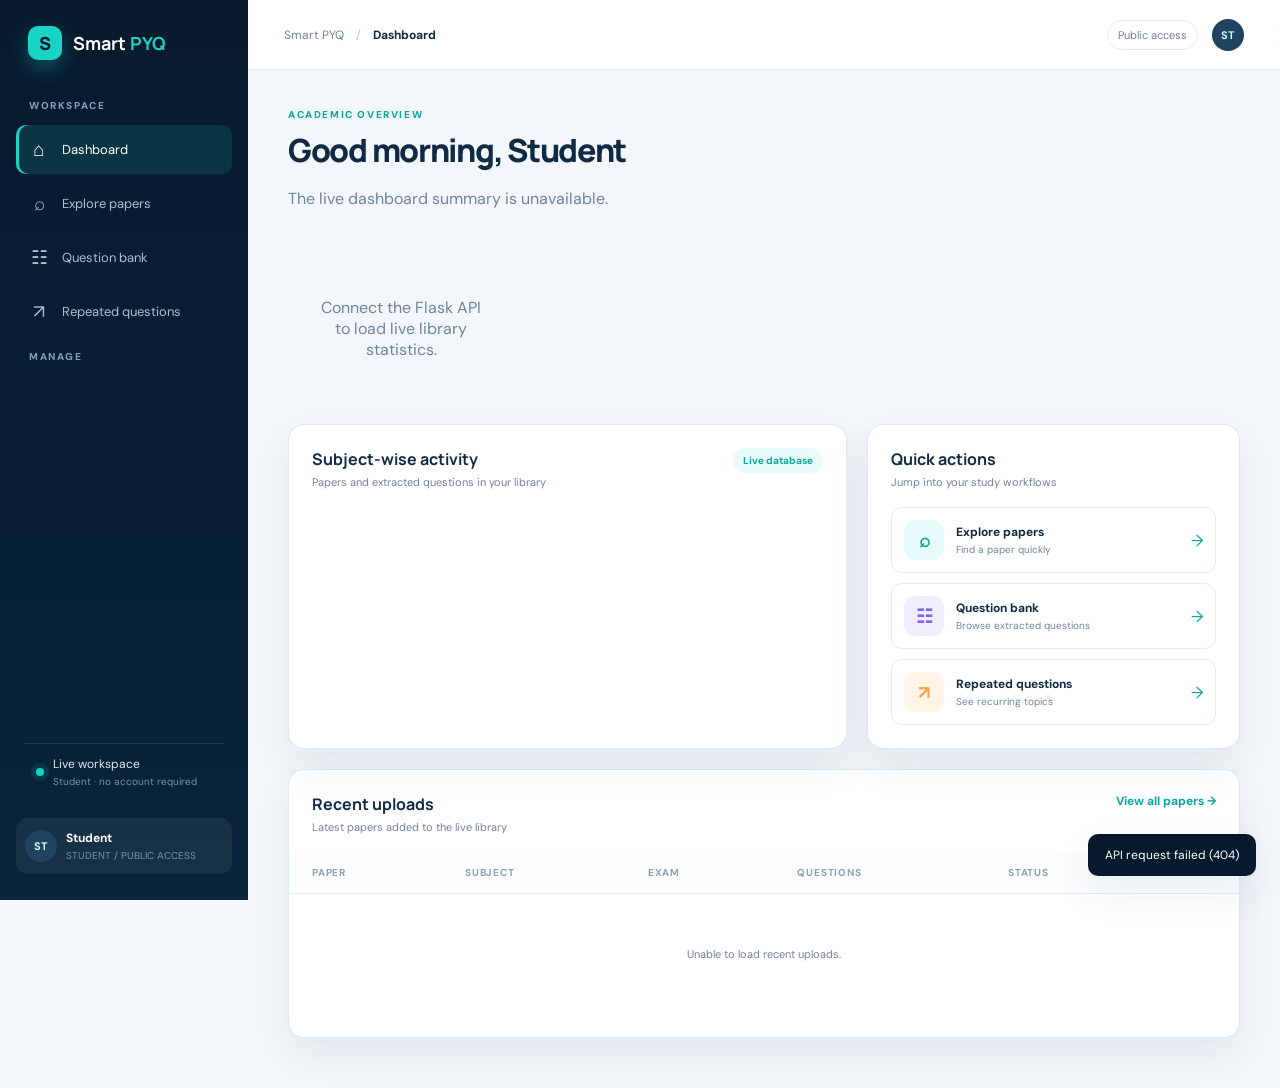
==== frontend/index.html @ f870acc1 "Prepare Smart PYQ System for cloud deployment" ====
<!doctype html>
<html lang="en">
<head><meta charset="utf-8"><meta name="viewport" content="width=device-width, initial-scale=1"><title>Smart PYQ System | Dashboard</title><link rel="stylesheet" href="css/styles.css"></head>
<body data-page="dashboard"><div id="app-shell"></div><main class="main-content">
  <div class="page-heading"><div><p class="eyebrow">ACADEMIC OVERVIEW</p><h1>Good morning, <span id="greeting-name"></span></h1><p class="muted" id="dashboard-status">Loading your live question-paper library...</p></div><a class="button primary" id="dashboard-upload" href="upload.html">＋ Upload paper</a></div>
  <section class="stats-grid" id="dashboard-stats"></section>
  <div class="content-grid two-thirds"><section class="card chart-card"><div class="section-heading"><div><h2>Subject-wise activity</h2><p class="muted">Papers and extracted questions in your library</p></div><span class="badge soft">Live database</span></div><div class="bar-chart" id="subject-chart"></div></section><section class="card quick-card"><div class="section-heading"><div><h2>Quick actions</h2><p class="muted">Jump into your study workflows</p></div></div><div class="quick-actions"><a href="explore.html" class="quick-action"><span class="icon-box">⌕</span><span><strong>Explore papers</strong><small>Find a paper quickly</small></span><span class="arrow">→</span></a><a href="questions.html" class="quick-action"><span class="icon-box violet">☷</span><span><strong>Question bank</strong><small>Browse extracted questions</small></span><span class="arrow">→</span></a><a href="repeated.html" class="quick-action"><span class="icon-box orange">↗</span><span><strong>Repeated questions</strong><small>See recurring topics</small></span><span class="arrow">→</span></a></div></section></div>
  <section class="card table-card"><div class="section-heading"><div><h2>Recent uploads</h2><p class="muted">Latest papers added to the live library</p></div><a class="text-link" href="explore.html">View all papers →</a></div><div class="table-wrap"><table><thead><tr><th>Paper</th><th>Subject</th><th>Exam</th><th>Questions</th><th>Status</th><th></th></tr></thead><tbody id="recent-papers"></tbody></table></div></section>
</main><div class="toast" id="toast"></div><script src="js/api.js"></script><script src="js/app.js"></script></body></html>
---- frontend/css/styles.css ----
@import url('https://fonts.googleapis.com/css2?family=DM+Sans:wght@400;500;600;700&family=Manrope:wght@600;700;800&display=swap');
:root{--navy:#071a2d;--navy-2:#0d2b45;--cyan:#17d4c4;--cyan-dark:#0aa89c;--canvas:#f3f7fb;--card:#fff;--ink:#102a43;--muted:#718399;--line:#e3edf3;--violet:#8067e8;--orange:#f3a64b;--green:#38ba8a;--shadow:0 16px 40px rgba(20,53,77,.08)}
*{box-sizing:border-box}html{font-family:'DM Sans',sans-serif;color:var(--ink);background:var(--canvas)}body{margin:0;background:var(--canvas);min-height:100vh}a{color:inherit;text-decoration:none}button,input,select{font:inherit}button{cursor:pointer}.hidden{display:none!important}.muted{color:var(--muted)}
.app-shell{display:contents}.sidebar{position:fixed;inset:0 auto 0 0;width:248px;background:linear-gradient(180deg,var(--navy),#09243b);color:#c8d7e3;padding:26px 16px;display:flex;flex-direction:column;z-index:5}.brand{display:flex;align-items:center;gap:11px;color:#fff;font-family:Manrope,sans-serif;font-weight:700;font-size:18px;padding:0 12px 30px}.brand b{color:var(--cyan)}.brand-mark{display:grid;place-items:center;width:34px;height:34px;border-radius:10px;background:var(--cyan);color:var(--navy);font-weight:800;box-shadow:0 8px 20px rgba(23,212,196,.3)}.nav-label,.eyebrow{font-size:10px;letter-spacing:.16em;font-weight:800;color:#83a0b5}.nav-label{padding:0 13px;margin:9px 0 8px}.sidebar nav{display:grid;gap:5px}.sidebar nav a{display:flex;align-items:center;gap:13px;padding:12px 13px;border-radius:10px;font-size:13px;color:#a9c0d0;transition:.2s}.sidebar nav a span{width:20px;font-size:19px;text-align:center}.sidebar nav a:hover,.sidebar nav a.active{color:#fff;background:rgba(23,212,196,.13)}.sidebar nav a.active{box-shadow:inset 3px 0 var(--cyan)}.sidebar-footer{margin-top:auto}.preview-indicator{display:flex;gap:9px;align-items:center;margin:18px 8px;padding:12px;border-top:1px solid rgba(255,255,255,.1);font-size:12px;color:#dceaf1}.preview-indicator i{width:8px;height:8px;border-radius:99px;background:var(--cyan);box-shadow:0 0 0 5px rgba(23,212,196,.12)}.preview-indicator small,.user-profile small{display:block;color:#7994a8;font-size:10px;margin-top:3px}.user-profile{display:flex;align-items:center;gap:9px;padding:12px 9px;border-radius:12px;background:rgba(255,255,255,.06);min-width:0}.user-profile>span:nth-child(2){min-width:0;flex:1}.user-profile strong{font-size:12px;color:#fff;display:block;white-space:nowrap;overflow:hidden;text-overflow:ellipsis}.avatar,.top-avatar{display:grid;place-items:center;width:32px;height:32px;border-radius:50%;background:#20445f;color:#c8fff9;font-size:11px;font-weight:700}.logout-link{background:none;border:0;color:var(--cyan);font-size:11px;padding:3px}.topbar{position:fixed;top:0;right:0;left:248px;height:70px;background:rgba(255,255,255,.9);backdrop-filter:blur(16px);border-bottom:1px solid var(--line);display:flex;align-items:center;padding:0 36px;z-index:4}.breadcrumbs{font-size:12px;color:var(--muted)}.breadcrumbs span{padding:0 9px;color:#b3c2cf}.breadcrumbs strong{color:var(--ink)}.top-actions{margin-left:auto;display:flex;align-items:center;gap:14px}.top-status{font-size:11px;color:var(--muted);padding:7px 10px;border:1px solid var(--line);border-radius:99px}.menu-button,.mobile-close{display:none}.main-content{margin-left:248px;padding:108px 40px 50px;max-width:1600px}.page-heading{display:flex;align-items:flex-end;justify-content:space-between;gap:20px;margin-bottom:28px}.page-heading h1{font:800 32px Manrope,sans-serif;margin:7px 0 8px;letter-spacing:-.04em}.eyebrow{margin:0;color:var(--cyan-dark)}.button{border:1px solid transparent;border-radius:9px;padding:11px 16px;font-weight:700;font-size:12px;display:inline-flex;align-items:center;justify-content:center;gap:8px;transition:.2s}.button.primary{background:var(--cyan);color:var(--navy);box-shadow:0 8px 18px rgba(23,212,196,.2)}.button.primary:hover{background:#27e5d4;transform:translateY(-1px)}.button.ghost{background:#fff;border-color:var(--line);color:var(--ink)}.button:disabled{opacity:.55;cursor:wait}.badge,.count-pill,.type-pill,.frequency-badge,.match-badge{display:inline-flex;align-items:center;border-radius:99px;padding:6px 10px;font-size:10px;font-weight:700}.badge.soft{background:#e8fbf8;color:var(--cyan-dark)}.count-pill{background:#eaf3f8;color:#42637c;margin-left:5px}.card{background:var(--card);border:1px solid rgba(208,225,234,.7);border-radius:16px;box-shadow:var(--shadow);padding:23px}.stats-grid{display:grid;grid-template-columns:repeat(4,1fr);gap:16px;margin-bottom:20px}.stat-card{background:#fff;border:1px solid var(--line);border-radius:14px;padding:18px;display:flex;align-items:center;gap:14px;box-shadow:var(--shadow)}.stat-card p{font-size:11px;color:var(--muted);margin:0 0 5px}.stat-card strong{font:800 25px Manrope,sans-serif;display:block}.stat-card small{font-size:10px;color:var(--muted)}.icon-box{display:grid;place-items:center;width:40px;height:40px;border-radius:11px;background:#e7fbf8;color:var(--cyan-dark);font-size:19px;font-weight:700;flex:none}.icon-box.violet{background:#f0edff;color:var(--violet)}.icon-box.orange{background:#fff4e5;color:var(--orange)}.icon-box.green{background:#eafaf3;color:var(--green)}.content-grid{display:grid;gap:20px;margin-bottom:20px}.content-grid.two-thirds{grid-template-columns:1.5fr 1fr}.section-heading{display:flex;align-items:flex-start;justify-content:space-between;gap:12px;margin-bottom:18px}.section-heading h2{font:700 16px Manrope,sans-serif;margin:0 0 5px}.section-heading p{font-size:11px;margin:0}.text-link,.table-action,.back-link{font-size:12px;font-weight:700;color:var(--cyan-dark)}.bar-chart{display:grid;gap:16px}.bar-row{display:grid;grid-template-columns:130px 1fr 35px 55px;gap:10px;align-items:center;font-size:11px}.bar-row strong{text-align:right}.bar-row small{color:var(--muted);font-size:10px}.bar-track,.freq-track{height:9px;background:#edf4f6;border-radius:99px;overflow:hidden}.bar-track i,.freq-track i{display:block;height:100%;border-radius:inherit;background:linear-gradient(90deg,var(--cyan),#67e6d7)}.quick-actions{display:grid;gap:10px}.quick-action{display:flex;align-items:center;gap:12px;padding:12px;border:1px solid var(--line);border-radius:11px}.quick-action:hover{border-color:var(--cyan);background:#f5fffe}.quick-action>span:nth-child(2){flex:1}.quick-action strong,.quick-action small{display:block}.quick-action strong{font-size:12px}.quick-action small{font-size:10px;color:var(--muted);margin-top:3px}.quick-action .arrow{color:var(--cyan-dark)}.table-card{overflow:hidden}.table-wrap{overflow:auto;margin:0 -23px}.table-wrap table{border-collapse:collapse;width:100%;min-width:720px}th,td{text-align:left;padding:14px 23px;border-bottom:1px solid var(--line);font-size:11px;vertical-align:middle}th{font-size:10px;text-transform:uppercase;letter-spacing:.08em;color:#8ba0b0;background:#fbfdfe}tr:last-child td{border-bottom:0}.paper-cell{display:flex;align-items:center;gap:10px}.paper-cell strong,.paper-cell small{display:block}.paper-cell strong{font-size:11px}.paper-cell small,.table-sub{font-size:10px;color:var(--muted);margin-top:3px}.paper-icon{display:grid;place-items:center;width:32px;height:36px;border-radius:7px;background:#fff0ef;color:#e77065;font-size:9px;font-weight:800}.status-dot{font-size:10px;color:var(--green);white-space:nowrap}.status-dot i{display:inline-block;width:6px;height:6px;border-radius:50%;background:var(--green);margin-right:4px}.filter-card{margin-bottom:20px}.search-field{display:flex;align-items:center;gap:10px;border:1px solid var(--line);border-radius:9px;padding:0 12px;margin-bottom:14px;background:#fbfdfe}.search-field span{color:var(--cyan-dark);font-size:19px}.search-field input{border:0;outline:0;background:transparent;padding:12px 0;width:100%;font-size:12px}.filter-row{display:flex;gap:9px;flex-wrap:wrap}.filter-row select{border:1px solid var(--line);border-radius:8px;padding:10px 12px;background:#fff;color:var(--ink);font-size:11px;min-width:145px;outline:none}.state{text-align:center;padding:28px;color:var(--muted)}.state h3{color:var(--ink);margin:8px 0}.empty-state{border-top:1px solid var(--line)}.notice{padding:12px 14px;border-radius:9px;background:#f4fbfb;color:#527080;font-size:11px;margin-bottom:16px}.analysis-note{border-left:3px solid var(--cyan)}.frequency-row{display:grid;grid-template-columns:30px minmax(140px,1fr) 1fr 35px;gap:10px;align-items:center;margin-bottom:13px;font-size:11px}.rank,.rank-circle{color:var(--cyan-dark);font-weight:800}.frequency-row strong{text-align:right}.highlight-card{display:flex;flex-direction:column;align-items:flex-start;justify-content:center;min-height:180px}.highlight-card .big-number{font:800 38px Manrope,sans-serif;color:var(--cyan-dark);margin-top:12px}.question-text{font-size:11px;line-height:1.5}.number-badge,.rank-circle{display:inline-grid;place-items:center;min-width:26px;height:26px;border-radius:8px;background:#eef8f8;color:var(--cyan-dark);font-size:10px}.rank-circle{border-radius:50%;background:#eafaf7}.match-pair{display:grid;gap:7px;max-width:390px}.match-arrow{color:var(--cyan-dark);font-size:12px}.match-badge{margin-top:8px;background:#edf8f6;color:var(--cyan-dark)}.match-badge.similar{background:#f0edff;color:var(--violet)}.frequency-badge{background:#fff4e5;color:#bd7526}.detail-meta{display:grid;grid-template-columns:repeat(6,1fr);gap:10px;margin-bottom:20px}.detail-meta>div{background:#fff;border:1px solid var(--line);border-radius:11px;padding:14px}.detail-meta span,.detail-meta strong{display:block}.detail-meta span{font-size:10px;color:var(--muted);margin-bottom:6px}.detail-meta strong{font-size:12px}.detail-layout{grid-template-columns:1.25fr 1fr}.pdf-preview{background:#edf3f6;border-radius:10px;padding:5px;min-height:480px}.pdf-preview iframe{height:480px;width:100%;border:0;border-radius:8px;background:#fff}.question-stack{display:grid;gap:10px}.question-item{display:flex;gap:10px;padding:13px;border:1px solid var(--line);border-radius:10px}.question-item p{margin:2px 0;font-size:12px;line-height:1.55}.back-link{display:inline-block;margin-bottom:17px}.form-layout{display:grid;grid-template-columns:1.35fr .8fr;gap:20px}.form-grid{display:grid;grid-template-columns:1fr 1fr;gap:14px}.form-field,.admin-login-form label{display:grid;gap:6px;font-size:11px;font-weight:700}.form-field input,.form-field select,.admin-login-form input{border:1px solid var(--line);border-radius:8px;padding:11px;background:#fbfdfe;outline:none;font-size:12px}.form-field input:focus,.form-field select:focus,.admin-login-form input:focus{border-color:var(--cyan);box-shadow:0 0 0 3px rgba(23,212,196,.12)}.dropzone{border:1.5px dashed #a9c5ce;border-radius:12px;padding:30px;text-align:center;background:#f8fcfd}.dropzone.dragging{border-color:var(--cyan);background:#effffc}.dropzone h3{font:700 15px Manrope;margin:10px 0 4px}.dropzone p{font-size:11px}.file-preview{display:flex;align-items:center;gap:10px;padding:12px;border:1px solid var(--line);border-radius:10px;margin-top:13px}.file-preview>span:nth-child(2){flex:1;text-align:left}.file-preview strong,.file-preview small{display:block}.file-preview small{font-size:10px;color:var(--muted);margin-top:3px}.remove-file{border:0;background:transparent;color:#e27067;font-size:18px}.form-actions{display:flex;gap:10px;margin-top:20px}.auth-page{background:var(--navy);min-height:100vh}.auth-layout{min-height:100vh;display:grid;grid-template-columns:1fr 1fr}.auth-hero{padding:8vh 9vw;color:#d5e6ef;display:flex;flex-direction:column;justify-content:space-between;background:radial-gradient(circle at 70% 30%,#12415b 0,transparent 40%)}.auth-hero .brand{padding:0}.auth-hero h1{font:800 clamp(36px,5vw,64px) Manrope,sans-serif;line-height:1.05;letter-spacing:-.06em;max-width:500px;color:#fff;margin:18px 0}.auth-hero p:not(.eyebrow){max-width:450px;line-height:1.7;color:#9db8c8}.auth-hero-note{font-size:11px;color:var(--cyan)}.auth-panel{background:var(--canvas);display:grid;place-items:center;padding:30px}.auth-card{width:min(100%,470px);background:#fff;border:1px solid var(--line);border-radius:20px;padding:34px;box-shadow:var(--shadow)}.auth-card h2{font:800 25px Manrope;margin:8px 0}.role-grid{margin:24px 0}.role-card{width:100%;display:flex;align-items:center;gap:12px;text-align:left;background:#f7fffe;border:1px solid #ccefeb;border-radius:11px;padding:14px;color:var(--ink)}.role-card:hover{border-color:var(--cyan);transform:translateY(-1px)}.role-card>span:nth-child(2){flex:1}.role-card strong,.role-card small{display:block}.role-card strong{font-size:11px}.role-card small{font-size:10px;color:var(--muted);margin-top:4px}.role-icon{display:grid;place-items:center;width:32px;height:32px;border-radius:9px;background:#f0edff;color:var(--violet)}.admin-login-form{border-top:1px solid var(--line);padding-top:22px;display:grid;gap:12px}.admin-login-form .eyebrow{margin-bottom:2px}.login-error{min-height:16px;color:#d85f59!important}.access-card{text-align:center}.access-icon{display:grid;place-items:center;margin:0 auto 15px;width:42px;height:42px;border-radius:50%;background:#fff4e5;color:#bd7526;font-weight:800}.toast{position:fixed;right:24px;bottom:24px;z-index:10;background:var(--navy);color:#fff;padding:13px 17px;border-radius:10px;font-size:12px;box-shadow:var(--shadow);opacity:0;transform:translateY(10px);pointer-events:none;transition:.2s}.toast.show{opacity:1;transform:none}
@media(max-width:1050px){.stats-grid{grid-template-columns:repeat(2,1fr)}.detail-meta{grid-template-columns:repeat(3,1fr)}.content-grid.two-thirds,.detail-layout,.form-layout{grid-template-columns:1fr}}
@media(max-width:760px){.sidebar{transform:translateX(-100%);transition:.25s}.menu-open .sidebar{transform:none}.mobile-backdrop{display:none;position:fixed;inset:0;background:rgba(7,26,45,.5);z-index:4}.menu-open .mobile-backdrop{display:block}.topbar{left:0;padding:0 18px}.menu-button,.mobile-close{display:block;border:0;background:none;color:var(--ink);font-size:22px}.menu-button{margin-right:14px}.mobile-close{position:absolute;right:14px;top:14px;color:#fff}.top-status{display:none}.main-content{margin-left:0;padding:95px 17px 35px}.page-heading{align-items:flex-start;flex-direction:column}.page-heading h1{font-size:27px}.page-heading>.button{width:100%}.stats-grid{grid-template-columns:1fr 1fr;gap:10px}.stat-card{padding:13px;gap:8px}.stat-card strong{font-size:20px}.stat-card p{font-size:10px}.bar-row{grid-template-columns:92px 1fr 28px}.bar-row small{display:none}.filter-row select,.filter-row .button{flex:1;min-width:130px}.detail-meta{grid-template-columns:1fr 1fr}.form-grid{grid-template-columns:1fr}.auth-layout{grid-template-columns:1fr}.auth-hero{min-height:260px;padding:32px 24px}.auth-hero h1{font-size:36px}.auth-panel{padding:18px}.auth-card{padding:24px}.table-wrap{margin:0 -16px}.card{padding:17px}.section-heading{flex-direction:column}.pdf-preview,.pdf-preview iframe{min-height:330px;height:330px}}
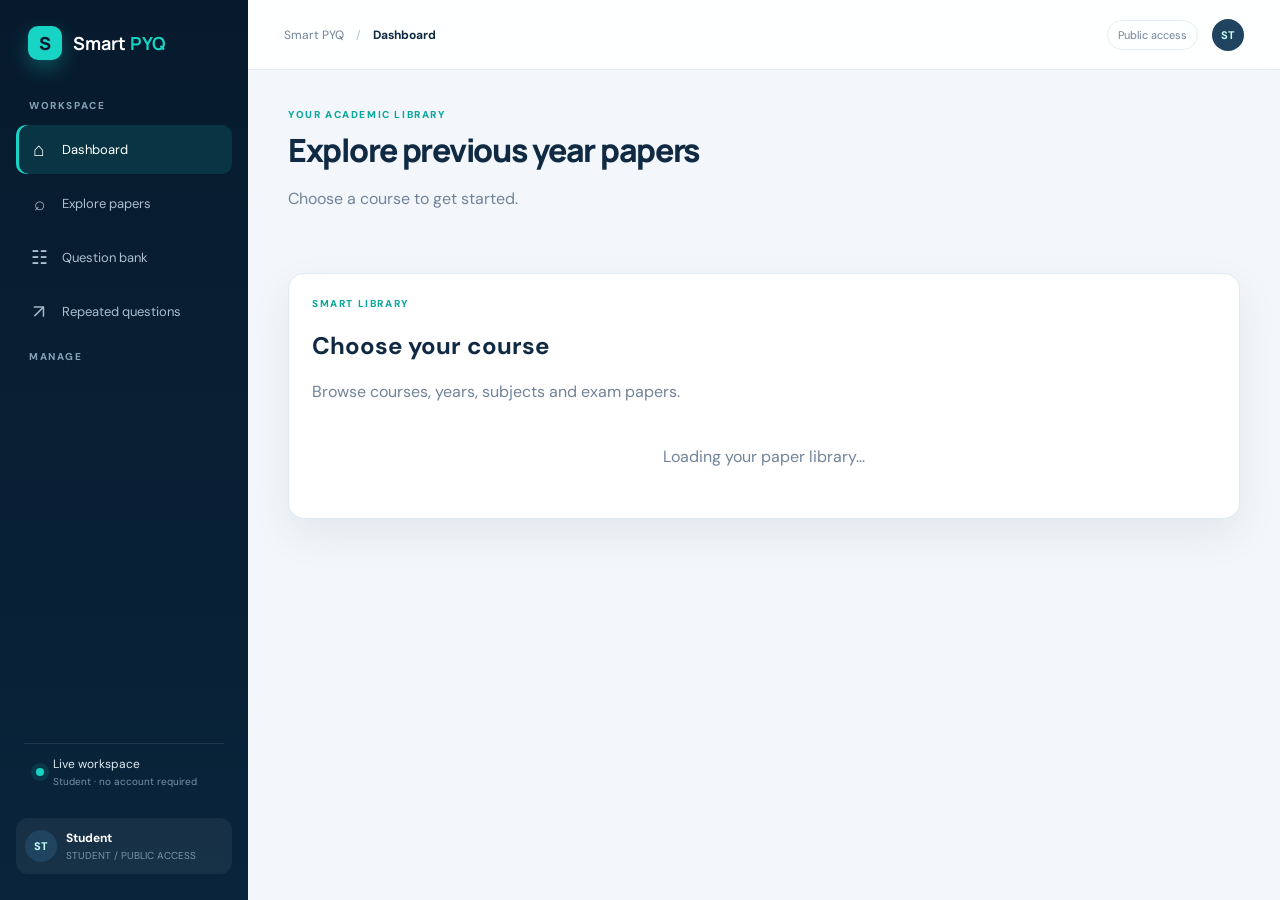
==== commit c5d489f8: "Replace dashboard with course folder explorer" ====
--- a/frontend/index.html
+++ b/frontend/index.html
@@ -2,8 +2,11 @@
 <html lang="en">
 <head><meta charset="utf-8"><meta name="viewport" content="width=device-width, initial-scale=1"><title>Smart PYQ System | Dashboard</title><link rel="stylesheet" href="css/styles.css"></head>
 <body data-page="dashboard"><div id="app-shell"></div><main class="main-content">
-  <div class="page-heading"><div><p class="eyebrow">ACADEMIC OVERVIEW</p><h1>Good morning, <span id="greeting-name"></span></h1><p class="muted" id="dashboard-status">Loading your live question-paper library...</p></div><a class="button primary" id="dashboard-upload" href="upload.html">＋ Upload paper</a></div>
-  <section class="stats-grid" id="dashboard-stats"></section>
-  <div class="content-grid two-thirds"><section class="card chart-card"><div class="section-heading"><div><h2>Subject-wise activity</h2><p class="muted">Papers and extracted questions in your library</p></div><span class="badge soft">Live database</span></div><div class="bar-chart" id="subject-chart"></div></section><section class="card quick-card"><div class="section-heading"><div><h2>Quick actions</h2><p class="muted">Jump into your study workflows</p></div></div><div class="quick-actions"><a href="explore.html" class="quick-action"><span class="icon-box">⌕</span><span><strong>Explore papers</strong><small>Find a paper quickly</small></span><span class="arrow">→</span></a><a href="questions.html" class="quick-action"><span class="icon-box violet">☷</span><span><strong>Question bank</strong><small>Browse extracted questions</small></span><span class="arrow">→</span></a><a href="repeated.html" class="quick-action"><span class="icon-box orange">↗</span><span><strong>Repeated questions</strong><small>See recurring topics</small></span><span class="arrow">→</span></a></div></section></div>
-  <section class="card table-card"><div class="section-heading"><div><h2>Recent uploads</h2><p class="muted">Latest papers added to the live library</p></div><a class="text-link" href="explore.html">View all papers →</a></div><div class="table-wrap"><table><thead><tr><th>Paper</th><th>Subject</th><th>Exam</th><th>Questions</th><th>Status</th><th></th></tr></thead><tbody id="recent-papers"></tbody></table></div></section>
-</main><div class="toast" id="toast"></div><script src="js/api.js"></script><script src="js/app.js"></script></body></html>
+  <div class="page-heading"><div><p class="eyebrow">YOUR ACADEMIC LIBRARY</p><h1>Explore previous year papers</h1><p class="muted" id="dashboard-status">Choose a course to get started.</p></div></div>
+  <section class="stats-grid dashboard-stats" id="dashboard-stats"></section>
+  <section class="card folder-explorer">
+    <div class="folder-heading"><div><p class="eyebrow">SMART LIBRARY</p><h2 id="folder-title">Choose your course</h2><p class="muted" id="folder-description">Browse courses, years, subjects and exam papers.</p></div><button class="button ghost hidden" id="folder-back" type="button">← Back</button></div>
+    <div class="folder-breadcrumbs" id="folder-breadcrumbs"></div>
+    <div class="folder-grid" id="folder-grid"><div class="state">Loading your paper library...</div></div>
+  </section>
+</main><div class="toast" id="toast"></div><script src="js/api.js"></script><script src="js/app.js"></script></body></html>
